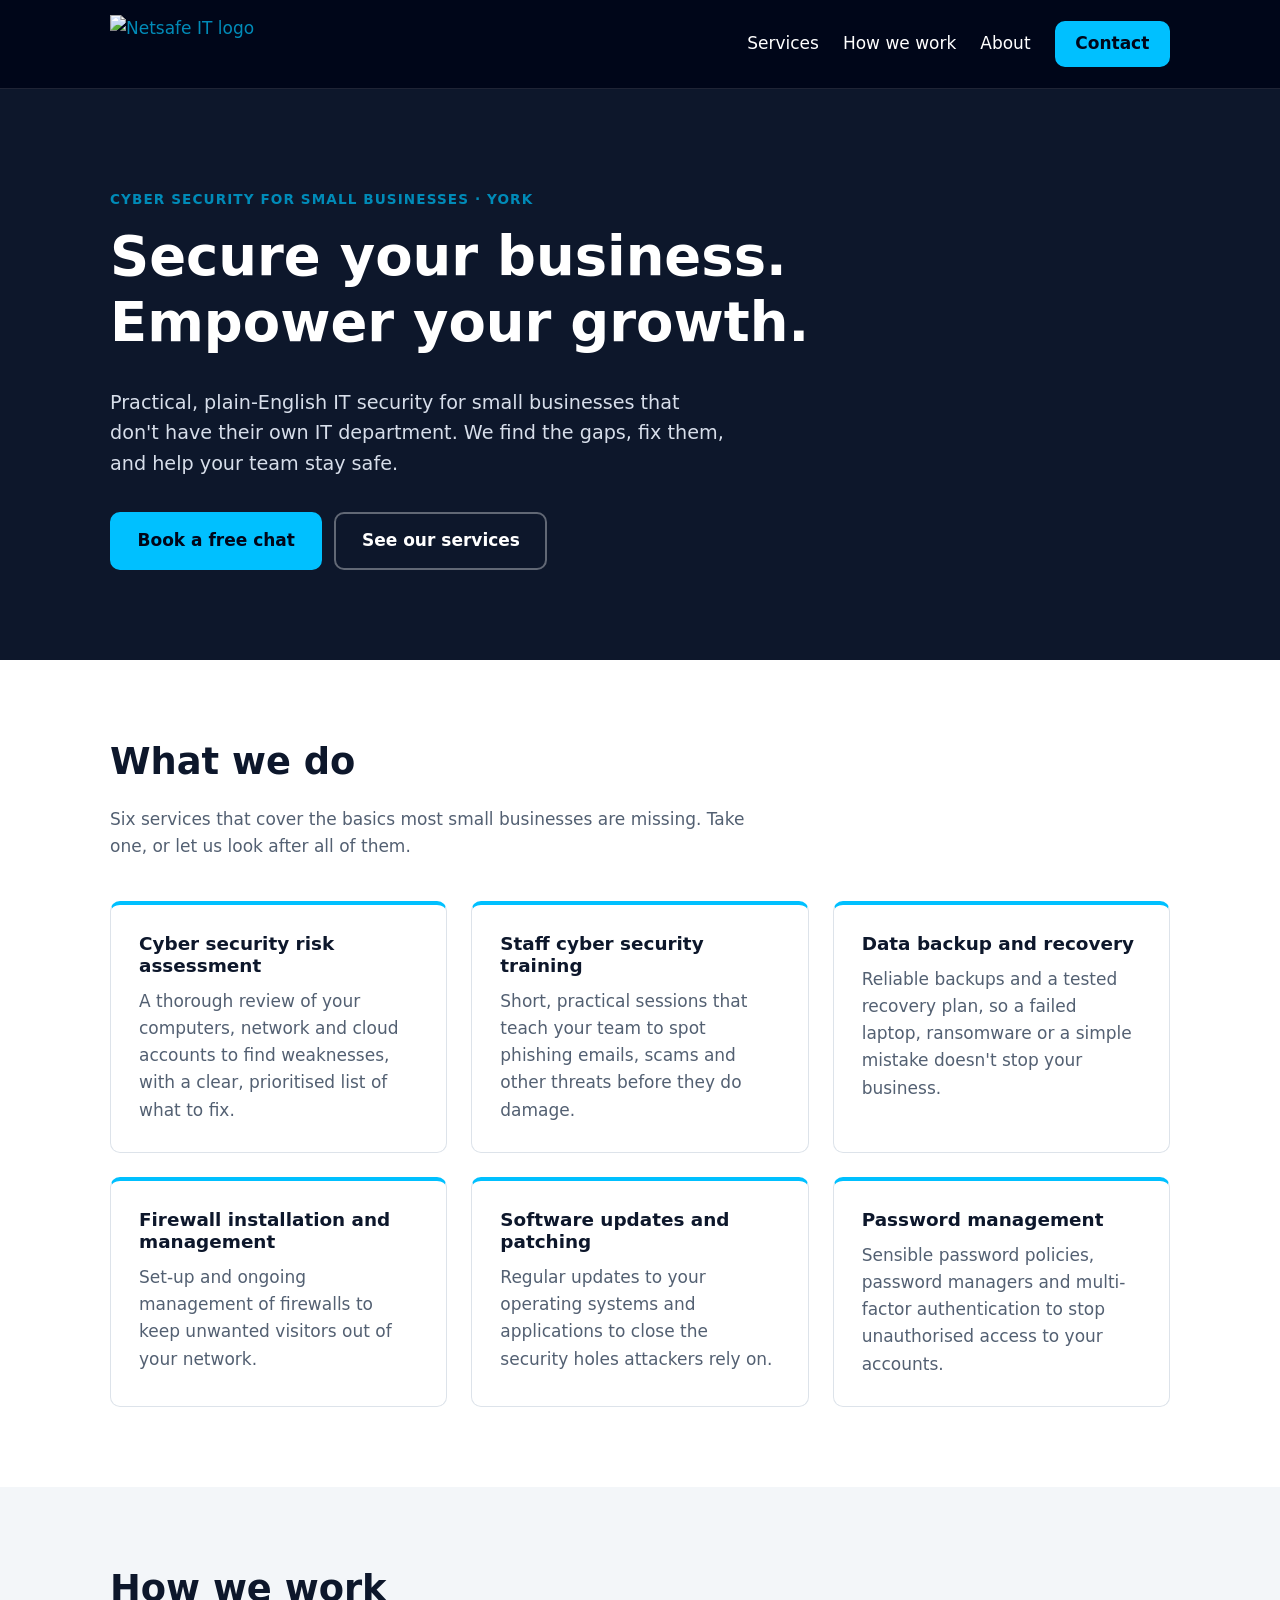
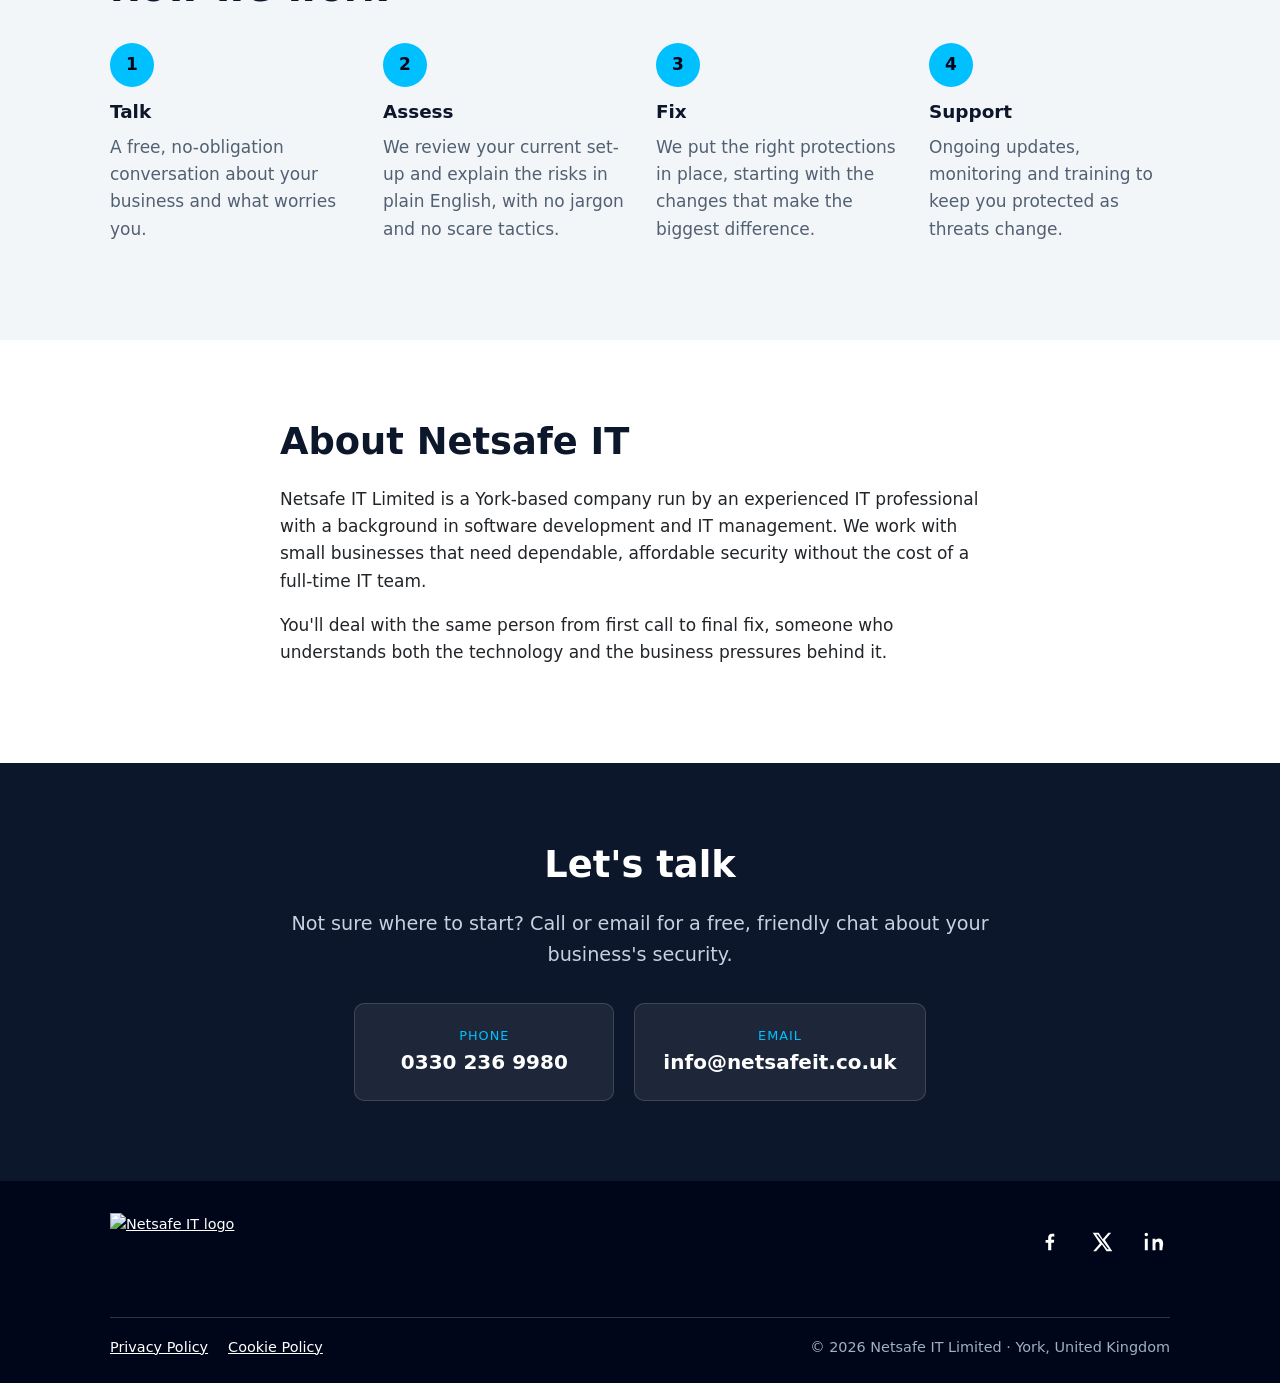
==== index.html @ 6b433b5b "Add logo, social links and policy links to header/footer Co-Authored-By: Claude Opus 5.5 <noreply@an" ====
<!DOCTYPE html>
<html lang="en-GB">
<head>
  <meta charset="utf-8">
  <meta name="viewport" content="width=device-width, initial-scale=1">
  <title>Netsafe IT | Practical Cyber Security for Small Businesses in York</title>
  <meta name="description" content="Netsafe IT Limited helps small businesses in York and Yorkshire stay secure: risk assessments, staff training, backups, firewalls, patching and password management.">
  <link rel="canonical" href="https://www.netsafeit.co.uk/">
  <link rel="icon" href="favicon.svg" type="image/svg+xml">
  <link rel="stylesheet" href="css/style.css">

  <!-- Social sharing preview (LinkedIn, Facebook, X) -->
  <meta property="og:title" content="Netsafe IT | Practical Cyber Security for Small Businesses">
  <meta property="og:description" content="Plain-English cyber security for small businesses in York and Yorkshire.">
  <meta property="og:url" content="https://www.netsafeit.co.uk/">
  <meta property="og:type" content="website">
</head>
<body>

  <!-- ===== Header and navigation ===== -->
  <header class="site-header">
    <div class="container header-inner">
      <a href="/" class="brand" aria-label="Netsafe IT home">
        <img src="https://cdn.soloist.ai/3174b171-d93b-45e2-96b5-c6a4806a0314/logo/0a8b847c-371e-4ec0-b52f-25ce814775d2.png" alt="Netsafe IT logo" width="496" height="190">
      </a>
      <nav aria-label="Main">
        <ul class="nav-links">
          <li><a href="#services">Services</a></li>
          <li><a href="#approach">How we work</a></li>
          <li><a href="#about">About</a></li>
          <li><a href="#contact" class="button button-small">Contact</a></li>
        </ul>
      </nav>
    </div>
  </header>

  <main id="top">

    <!-- ===== Hero: the first thing visitors see ===== -->
    <section class="hero">
      <div class="container">
        <p class="eyebrow">Cyber security for small businesses &middot; York</p>
        <h1>Secure your business.<br>Empower your growth.</h1>
        <p class="lead">
          Practical, plain-English IT security for small businesses that don't
          have their own IT department. We find the gaps, fix them, and help
          your team stay safe.
        </p>
        <div class="hero-actions">
          <a href="#contact" class="button">Book a free chat</a>
          <a href="#services" class="button button-ghost">See our services</a>
        </div>
      </div>
    </section>

    <!-- ===== Services ===== -->
    <section id="services" class="section">
      <div class="container">
        <h2>What we do</h2>
        <p class="section-intro">
          Six services that cover the basics most small businesses are missing.
          Take one, or let us look after all of them.
        </p>

        <div class="card-grid">
          <article class="card">
            <h3>Cyber security risk assessment</h3>
            <p>A thorough review of your computers, network and cloud accounts to
              find weaknesses, with a clear, prioritised list of what to fix.</p>
          </article>

          <article class="card">
            <h3>Staff cyber security training</h3>
            <p>Short, practical sessions that teach your team to spot phishing
              emails, scams and other threats before they do damage.</p>
          </article>

          <article class="card">
            <h3>Data backup and recovery</h3>
            <p>Reliable backups and a tested recovery plan, so a failed laptop,
              ransomware or a simple mistake doesn't stop your business.</p>
          </article>

          <article class="card">
            <h3>Firewall installation and management</h3>
            <p>Set-up and ongoing management of firewalls to keep unwanted
              visitors out of your network.</p>
          </article>

          <article class="card">
            <h3>Software updates and patching</h3>
            <p>Regular updates to your operating systems and applications to
              close the security holes attackers rely on.</p>
          </article>

          <article class="card">
            <h3>Password management</h3>
            <p>Sensible password policies, password managers and multi-factor
              authentication to stop unauthorised access to your accounts.</p>
          </article>
        </div>
      </div>
    </section>

    <!-- ===== How we work ===== -->
    <section id="approach" class="section section-alt">
      <div class="container">
        <h2>How we work</h2>
        <ol class="steps">
          <li>
            <h3>Talk</h3>
            <p>A free, no-obligation conversation about your business and what
              worries you.</p>
          </li>
          <li>
            <h3>Assess</h3>
            <p>We review your current set-up and explain the risks in plain
              English, with no jargon and no scare tactics.</p>
          </li>
          <li>
            <h3>Fix</h3>
            <p>We put the right protections in place, starting with the changes
              that make the biggest difference.</p>
          </li>
          <li>
            <h3>Support</h3>
            <p>Ongoing updates, monitoring and training to keep you protected as
              threats change.</p>
          </li>
        </ol>
      </div>
    </section>

    <!-- ===== About ===== -->
    <section id="about" class="section">
      <div class="container narrow">
        <h2>About Netsafe IT</h2>
        <p>
          Netsafe IT Limited is a York-based company run by an experienced IT
          professional with a background in software development and IT
          management. We work with small businesses that need dependable,
          affordable security without the cost of a full-time IT team.
        </p>
        <p>
          You'll deal with the same person from first call to final fix, someone
          who understands both the technology and the business pressures
          behind it.
        </p>
      </div>
    </section>

    <!-- ===== Contact ===== -->
    <section id="contact" class="section section-dark">
      <div class="container narrow center">
        <h2>Let's talk</h2>
        <p class="lead">
          Not sure where to start? Call or email for a free, friendly chat about
          your business's security.
        </p>
        <div class="contact-options">
          <a class="contact-option" href="tel:+443302369980">
            <span class="contact-label">Phone</span>
            <span class="contact-value">0330 236 9980</span>
          </a>
          <a class="contact-option" href="mailto:info@netsafeit.co.uk">
            <span class="contact-label">Email</span>
            <span class="contact-value">info@netsafeit.co.uk</span>
          </a>
        </div>
      </div>
    </section>

  </main>

  <!-- ===== Footer ===== -->
  <footer class="site-footer">
    <div class="container footer-inner">
      <div class="footer-primary">
        <a href="/" aria-label="Netsafe IT home">
          <img class="footer-logo" src="https://cdn.soloist.ai/3174b171-d93b-45e2-96b5-c6a4806a0314/logo/0a8b847c-371e-4ec0-b52f-25ce814775d2.png" alt="Netsafe IT logo" width="496" height="190">
        </a>
        <ul class="social-links" aria-label="Social media">
          <li><a href="https://facebook.com/netsafeit.uk/" aria-label="Facebook"><svg viewBox="0 0 24 24" aria-hidden="true"><path d="M13.4 21v-8.2h2.8l.4-3.2h-3.2V7.5c0-.9.3-1.6 1.6-1.6h1.7V3.1c-.3 0-1.3-.1-2.5-.1-2.5 0-4.2 1.5-4.2 4.3v2.4H7.2v3.2H10V21z"/></svg></a></li>
          <li><a href="https://x.com/netsafeituk/" aria-label="X"><svg viewBox="0 0 24 24" aria-hidden="true"><path d="M18.9 2H22l-6.8 7.8L23.2 22h-6.3L12 14.6 5.5 22H2.4l7.3-8.4L1.9 2h6.5l4.4 6.9L18.9 2zm-1.1 18h1.7L7.3 3.9H5.5z"/></svg></a></li>
          <li><a href="https://www.linkedin.com/company/netsafe-it-limited" aria-label="LinkedIn"><svg viewBox="0 0 24 24" aria-hidden="true"><path d="M5.2 8.4H2V21h3.2V8.4zM3.6 2a1.9 1.9 0 1 0 0 3.8 1.9 1.9 0 0 0 0-3.8zM22 13.8c0-3.8-2-5.6-4.7-5.6-2.2 0-3.1 1.2-3.7 2V8.4h-3.2V21h3.2v-6.2c0-1.6.3-3.2 2.3-3.2s2.1 1.9 2.1 3.3V21H21z"/></svg></a></li>
        </ul>
      </div>
      <div class="footer-bottom">
        <ul class="footer-links">
          <li><a href="https://netsafeit.co.uk/privacy-policy#article-1">Privacy Policy</a></li>
          <li><a href="https://netsafeit.co.uk/cookie-policy">Cookie Policy</a></li>
        </ul>
        <p>&copy; <span id="year">2026</span> Netsafe IT Limited &middot; York, United Kingdom</p>
      </div>
    </div>
  </footer>

  <!-- Keep the copyright year current without editing the page each January -->
  <script>
    document.getElementById("year").textContent = new Date().getFullYear();
  </script>
</body>
</html>
---- css/style.css ----
/* ==========================================================================
   Netsafe IT - site stylesheet
   Plain CSS, no frameworks. Colours are defined once as variables below,
   so the whole site's colour scheme can be changed in one place.
   ========================================================================== */

:root {
  --colour-navy: #0d172b;        /* headings, dark sections */
  --colour-navy-deep: #000619;   /* header and footer */
  --colour-accent: #00c0ff;      /* buttons and highlights */
  --colour-accent-dark: #008bb8; /* links and button hover */
  --colour-text: #212529;
  --colour-muted: #536072;
  --colour-background: #ffffff;
  --colour-background-alt: #f3f6f9;
  --colour-border: #dde3ea;

  --font-body: system-ui, -apple-system, "Segoe UI", Roboto, Arial, sans-serif;
  --radius: 10px;
  --max-width: 1100px;
}

/* ----- Basic reset and typography ----- */

*,
*::before,
*::after {
  box-sizing: border-box;
}

html {
  scroll-behavior: smooth;
  scroll-padding-top: 80px; /* stop the sticky header covering section titles */
}

body {
  margin: 0;
  font-family: var(--font-body);
  font-size: 1.0625rem;
  line-height: 1.6;
  color: var(--colour-text);
  background: var(--colour-background);
}

h1, h2, h3 {
  color: var(--colour-navy);
  line-height: 1.2;
  margin: 0 0 0.6em;
}

h1 { font-size: clamp(2.1rem, 5vw, 3.4rem); }
h2 { font-size: clamp(1.7rem, 3.5vw, 2.3rem); }
h3 { font-size: 1.15rem; }

p { margin: 0 0 1em; }

a { color: var(--colour-accent-dark); }

img { max-width: 100%; height: auto; }

/* ----- Layout helpers ----- */

.container {
  width: 100%;
  max-width: var(--max-width);
  margin: 0 auto;
  padding: 0 20px;
}

.narrow { max-width: 760px; }
.center { text-align: center; }

.section { padding: 80px 0; }
.section-alt { background: var(--colour-background-alt); }

.section-intro {
  color: var(--colour-muted);
  max-width: 640px;
  margin-bottom: 2.5rem;
}

.lead { font-size: 1.2rem; color: var(--colour-muted); }

/* ----- Buttons ----- */

.button {
  display: inline-block;
  padding: 0.8em 1.5em;
  border-radius: var(--radius);
  background: var(--colour-accent);
  color: var(--colour-navy-deep);
  font-weight: 600;
  text-decoration: none;
  border: 2px solid var(--colour-accent);
  transition: background 0.15s, border-color 0.15s;
}

.button:hover,
.button:focus-visible {
  background: var(--colour-accent-dark);
  border-color: var(--colour-accent-dark);
}

.button-ghost {
  background: transparent;
  color: #fff;
  border-color: rgba(255, 255, 255, 0.35);
}

.button-ghost:hover,
.button-ghost:focus-visible {
  background: rgba(255, 255, 255, 0.1);
  border-color: #fff;
}

.button-small { padding: 0.45em 1.1em; }

/* ----- Header ----- */

.site-header {
  position: sticky;
  top: 0;
  z-index: 10;
  background: var(--colour-navy-deep);
  border-bottom: 1px solid rgba(255, 255, 255, 0.12);
}

.header-inner {
  display: flex;
  align-items: center;
  justify-content: space-between;
  min-height: 88px;
  gap: 16px;
}

.brand {
  display: flex;
  align-items: center;
  text-decoration: none;
}

.brand img { display: block; width: 150px; height: auto; }

.nav-links {
  display: flex;
  align-items: center;
  gap: 24px;
  list-style: none;
  margin: 0;
  padding: 0;
}

.nav-links a:not(.button) {
  color: #fff;
  text-decoration: none;
  font-weight: 500;
}

.nav-links a:not(.button):hover { color: var(--colour-accent); }

/* ----- Hero ----- */

.hero {
  padding: 100px 0 90px;
  background: var(--colour-navy);
  color: #fff;
}

.hero h1 { color: #fff; }

.eyebrow {
  text-transform: uppercase;
  letter-spacing: 0.08em;
  font-size: 0.85rem;
  font-weight: 700;
  color: var(--colour-accent-dark);
}

.hero .lead { max-width: 620px; color: #d7deea; }

.hero-actions {
  display: flex;
  flex-wrap: wrap;
  gap: 12px;
  margin-top: 2rem;
}

/* ----- Service cards ----- */

.card-grid {
  display: grid;
  grid-template-columns: repeat(auto-fill, minmax(290px, 1fr));
  gap: 24px;
}

.card {
  padding: 28px;
  border: 1px solid var(--colour-border);
  border-radius: var(--radius);
  border-top: 4px solid var(--colour-accent);
  background: #fff;
}

.card p { color: var(--colour-muted); margin: 0; }

/* ----- "How we work" numbered steps ----- */

.steps {
  display: grid;
  grid-template-columns: repeat(auto-fit, minmax(220px, 1fr));
  gap: 32px;
  list-style: none;
  padding: 0;
  margin: 2rem 0 0;
  counter-reset: step;
}

.steps li { counter-increment: step; }

/* Draws the large step number above each heading */
.steps li::before {
  content: counter(step);
  display: grid;
  place-items: center;
  width: 44px;
  height: 44px;
  margin-bottom: 14px;
  border-radius: 50%;
  background: var(--colour-accent);
  color: var(--colour-navy-deep);
  font-weight: 700;
}

.steps p { color: var(--colour-muted); }

/* ----- Contact (dark section) ----- */

.section-dark {
  background: var(--colour-navy);
  color: #fff;
}

.section-dark h2 { color: #fff; }
.section-dark .lead { color: #c5d2e0; }

.contact-options {
  display: flex;
  flex-wrap: wrap;
  justify-content: center;
  gap: 20px;
  margin-top: 2rem;
}

.contact-option {
  display: flex;
  flex-direction: column;
  min-width: 260px;
  padding: 22px 28px;
  border-radius: var(--radius);
  background: rgba(255, 255, 255, 0.07);
  border: 1px solid rgba(255, 255, 255, 0.15);
  color: #fff;
  text-decoration: none;
  transition: background 0.15s;
}

.contact-option:hover,
.contact-option:focus-visible { background: rgba(255, 255, 255, 0.14); }

.contact-label {
  font-size: 0.8rem;
  text-transform: uppercase;
  letter-spacing: 0.08em;
  color: var(--colour-accent);
}

.contact-value {
  font-size: 1.25rem;
  font-weight: 600;
  overflow-wrap: anywhere;
}

/* ----- Footer ----- */

.site-footer {
  background: var(--colour-navy-deep);
  color: #9fb0c3;
  font-size: 0.9rem;
  padding: 32px 0 24px;
}

.site-footer a { color: #fff; }

.footer-inner {
  display: grid;
  gap: 24px;
}

.footer-primary,
.footer-bottom {
  display: flex;
  align-items: center;
  justify-content: space-between;
  flex-wrap: wrap;
  gap: 18px 28px;
}

.footer-primary { padding-bottom: 22px; }

.footer-logo { display: block; width: 150px; height: auto; }

.social-links,
.footer-links {
  display: flex;
  align-items: center;
  flex-wrap: wrap;
  gap: 20px;
  list-style: none;
  margin: 0;
  padding: 0;
}

.social-links a {
  display: grid;
  place-items: center;
  width: 32px;
  height: 32px;
  color: #fff;
}

.social-links a:hover,
.social-links a:focus-visible { color: var(--colour-accent); }

.social-links svg { width: 22px; height: 22px; fill: currentColor; }

.footer-bottom {
  border-top: 1px solid rgba(255, 255, 255, 0.18);
  padding-top: 18px;
}

.footer-bottom p { margin: 0; }

/* ----- Error page ----- */

.error-page {
  min-height: 60vh;
  display: grid;
  place-items: center;
  text-align: center;
}

/* ----- Small screens (phones) ----- */

@media (max-width: 640px) {
  .nav-links { gap: 14px; font-size: 0.95rem; }
  .header-inner { min-height: 76px; }
  .brand img { width: 124px; }
  /* Hide the text links on very small screens; keep the Contact button */
  .nav-links li:not(:last-child) { display: none; }
  .section { padding: 56px 0; }
  .hero { padding: 64px 0 56px; }
  .contact-option { min-width: 0; width: 100%; }
  .footer-primary,
  .footer-bottom { justify-content: center; text-align: center; }
  .footer-links { justify-content: center; }
}
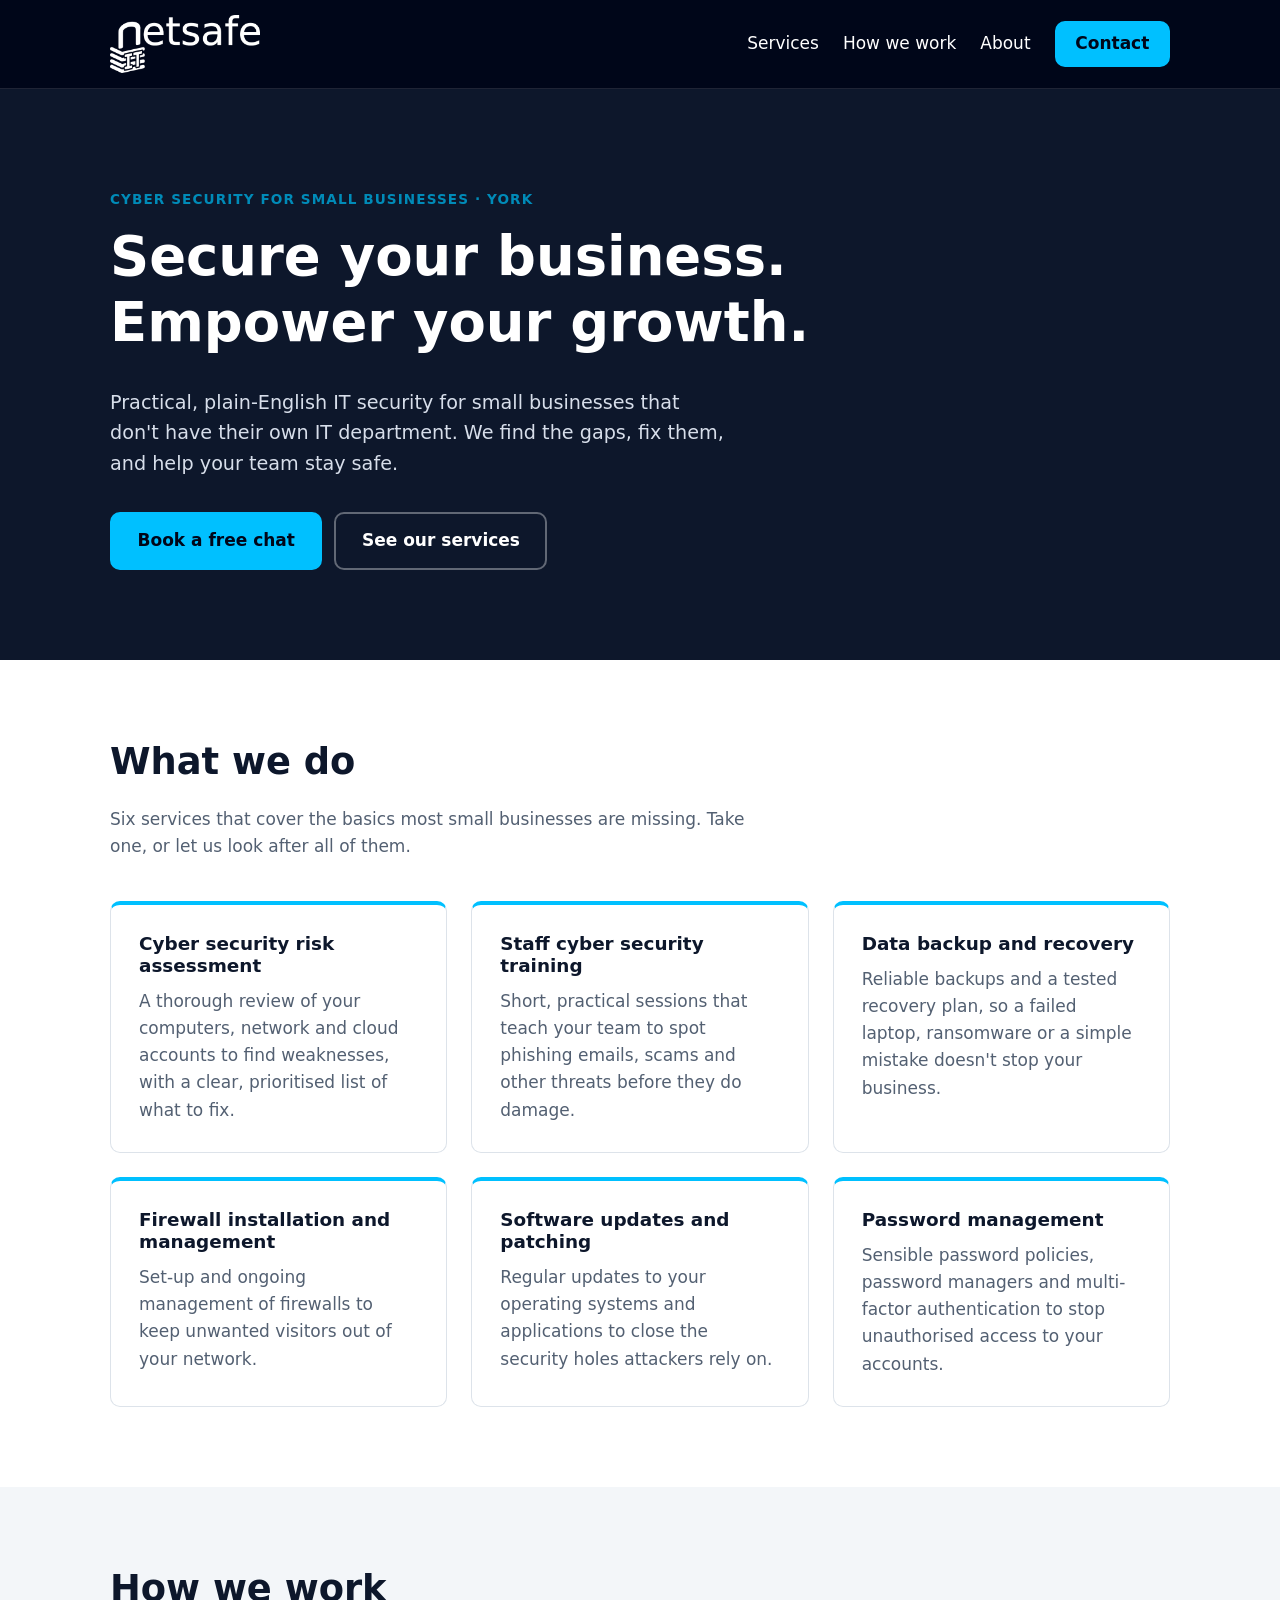
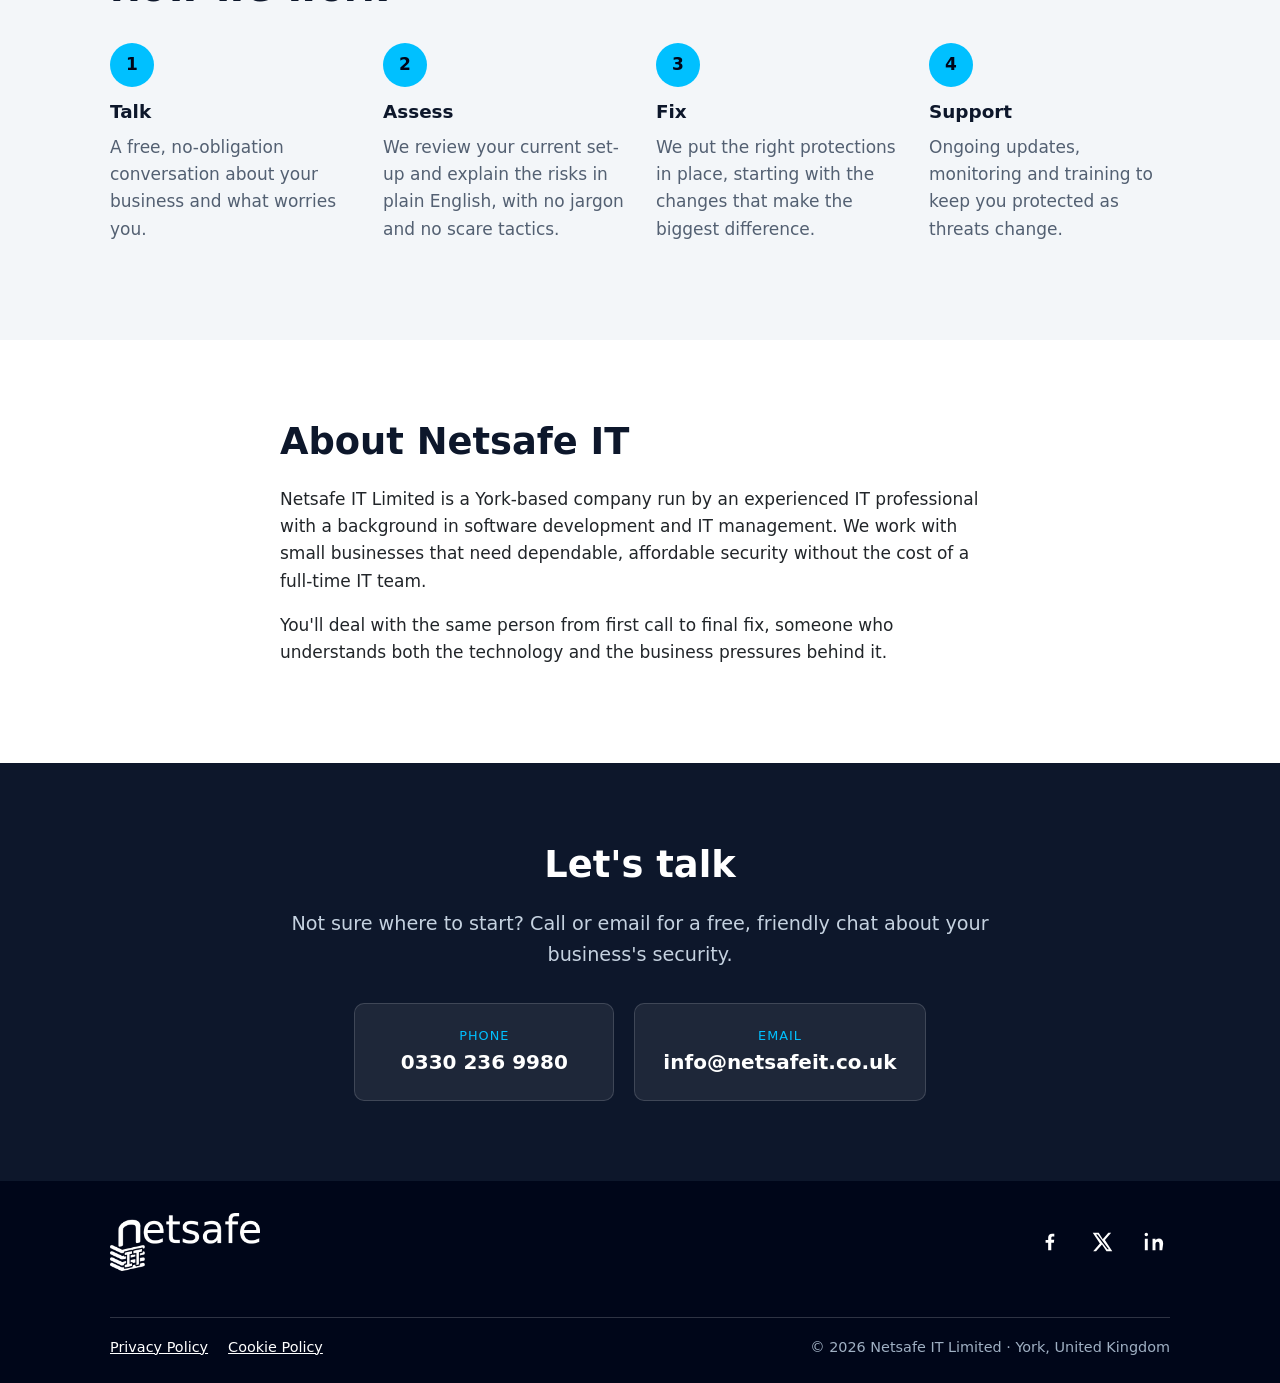
==== commit 12f2fa48: "Host logo locally instead of on soloist.ai; add check for soloist.ai dependencies Co-Authored-By: Cl" ====
--- a/index.html
+++ b/index.html
@@ -21,7 +21,7 @@
   <header class="site-header">
     <div class="container header-inner">
       <a href="/" class="brand" aria-label="Netsafe IT home">
-        <img src="https://cdn.soloist.ai/3174b171-d93b-45e2-96b5-c6a4806a0314/logo/0a8b847c-371e-4ec0-b52f-25ce814775d2.png" alt="Netsafe IT logo" width="496" height="190">
+        <img src="images/logo.png" alt="Netsafe IT logo" width="496" height="190">
       </a>
       <nav aria-label="Main">
         <ul class="nav-links">
@@ -177,7 +177,7 @@
     <div class="container footer-inner">
       <div class="footer-primary">
         <a href="/" aria-label="Netsafe IT home">
-          <img class="footer-logo" src="https://cdn.soloist.ai/3174b171-d93b-45e2-96b5-c6a4806a0314/logo/0a8b847c-371e-4ec0-b52f-25ce814775d2.png" alt="Netsafe IT logo" width="496" height="190">
+          <img class="footer-logo" src="images/logo.png" alt="Netsafe IT logo" width="496" height="190">
         </a>
         <ul class="social-links" aria-label="Social media">
           <li><a href="https://facebook.com/netsafeit.uk/" aria-label="Facebook"><svg viewBox="0 0 24 24" aria-hidden="true"><path d="M13.4 21v-8.2h2.8l.4-3.2h-3.2V7.5c0-.9.3-1.6 1.6-1.6h1.7V3.1c-.3 0-1.3-.1-2.5-.1-2.5 0-4.2 1.5-4.2 4.3v2.4H7.2v3.2H10V21z"/></svg></a></li>
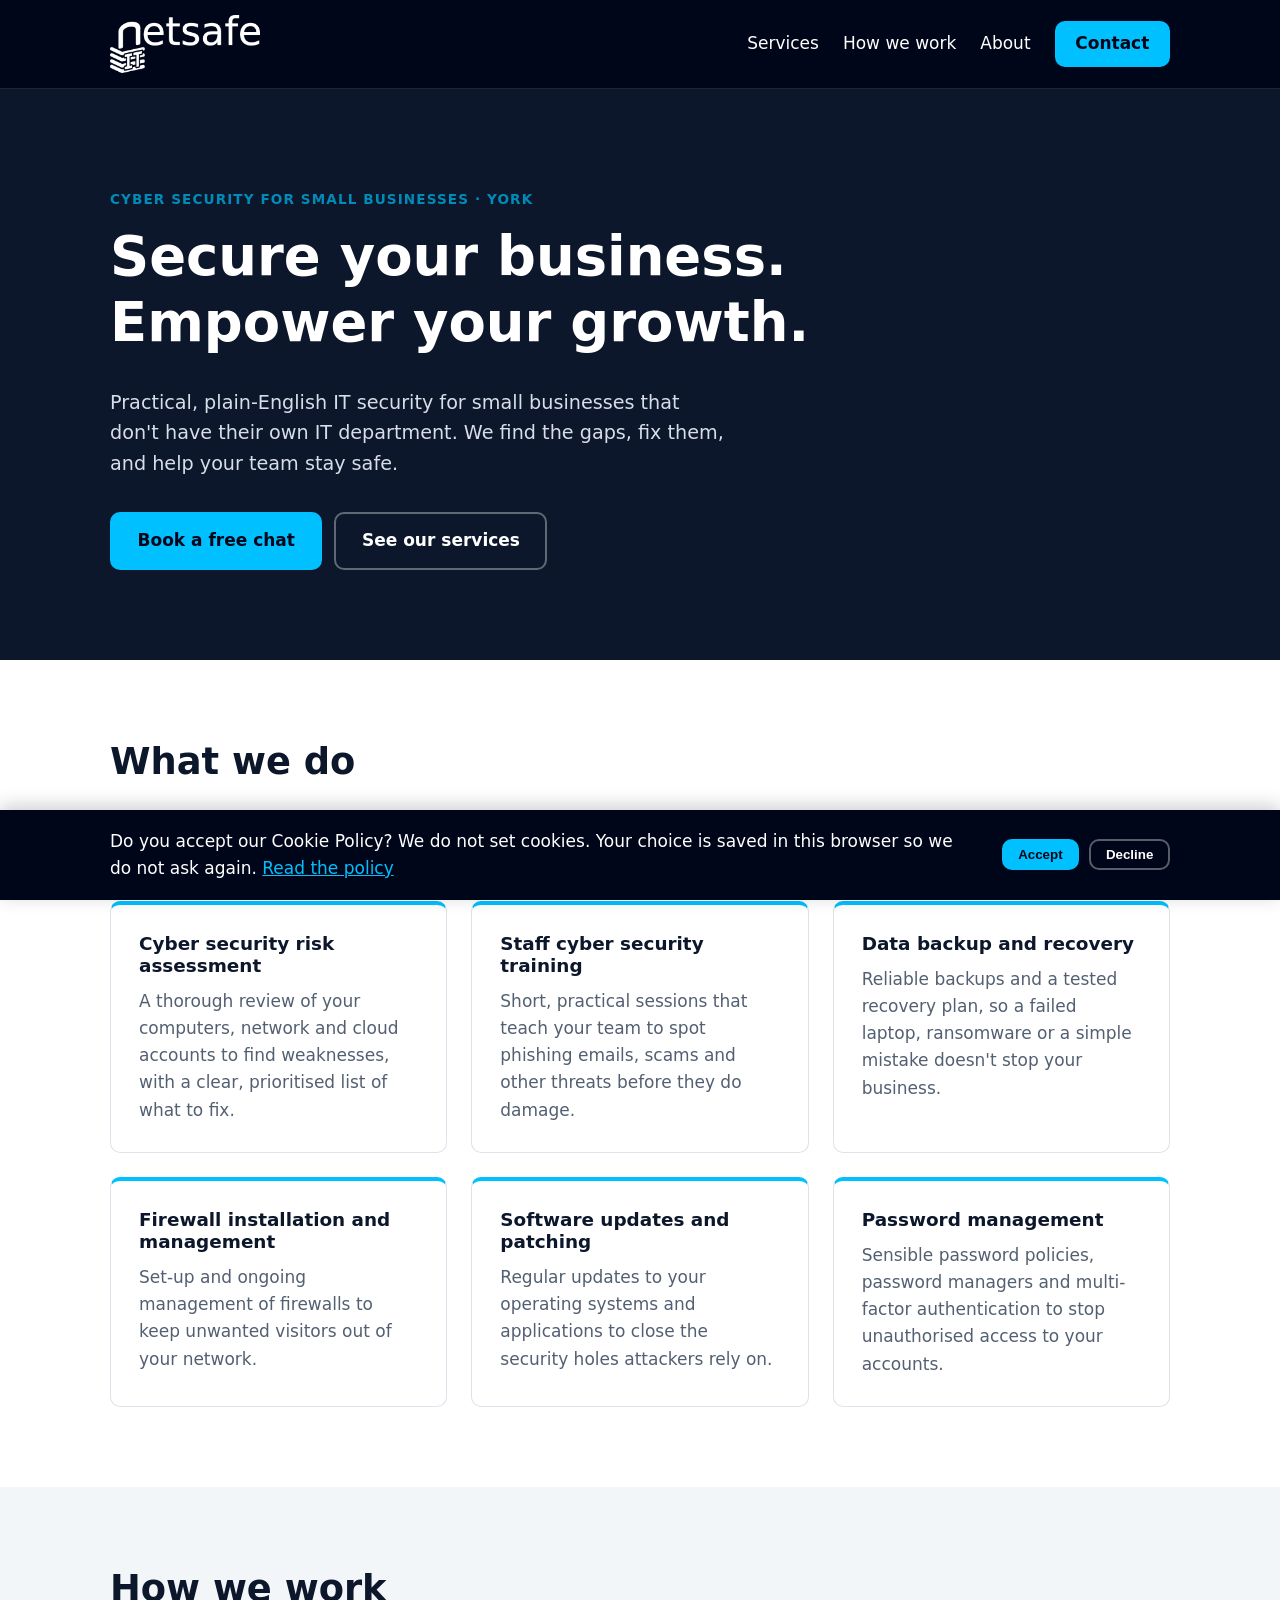
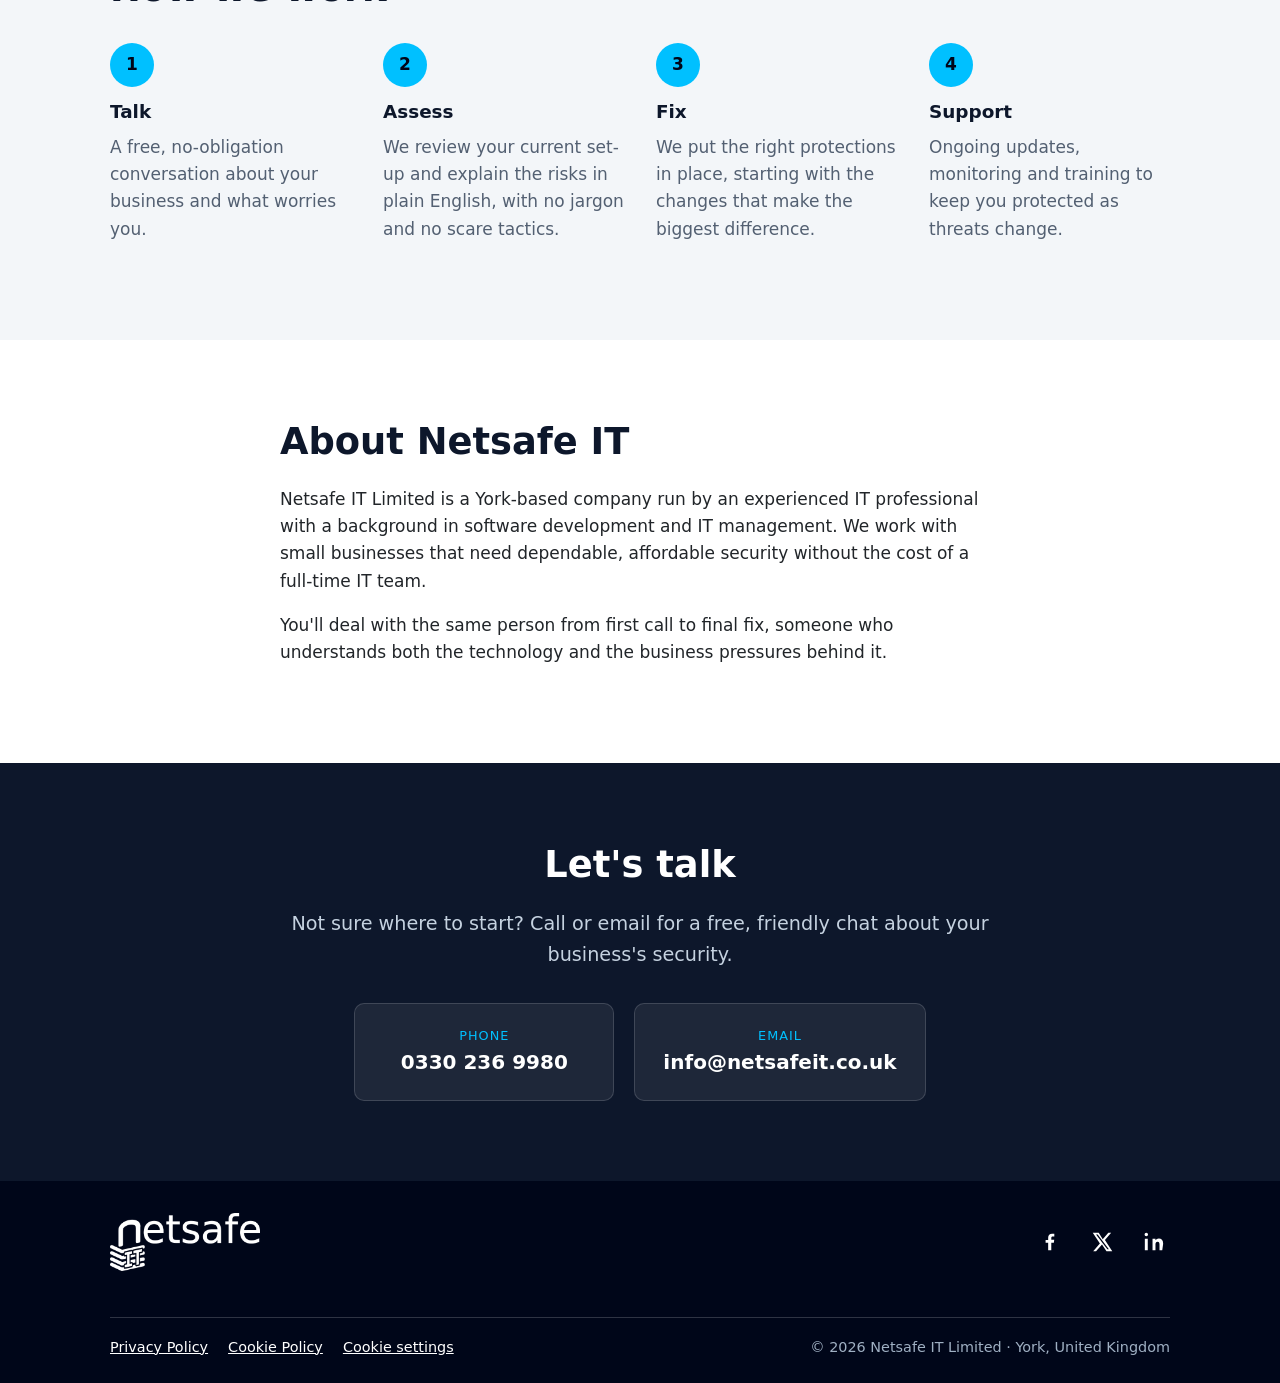
==== commit d4f5642f: "Add cookie policy consent notice" ====
--- a/index.html
+++ b/index.html
@@ -5,14 +5,15 @@
   <meta name="viewport" content="width=device-width, initial-scale=1">
   <title>Netsafe IT | Practical Cyber Security for Small Businesses in York</title>
   <meta name="description" content="Netsafe IT Limited helps small businesses in York and Yorkshire stay secure: risk assessments, staff training, backups, firewalls, patching and password management.">
-  <link rel="canonical" href="https://www.netsafeit.co.uk/">
+  <link rel="canonical" href="https://netsafeituk.github.io/">
   <link rel="icon" href="favicon.svg" type="image/svg+xml">
   <link rel="stylesheet" href="css/style.css">
+  <script src="/js/cookie-consent.js" defer></script>
 
   <!-- Social sharing preview (LinkedIn, Facebook, X) -->
   <meta property="og:title" content="Netsafe IT | Practical Cyber Security for Small Businesses">
   <meta property="og:description" content="Plain-English cyber security for small businesses in York and Yorkshire.">
-  <meta property="og:url" content="https://www.netsafeit.co.uk/">
+  <meta property="og:url" content="https://netsafeituk.github.io/">
   <meta property="og:type" content="website">
 </head>
 <body>
@@ -187,8 +188,8 @@
       </div>
       <div class="footer-bottom">
         <ul class="footer-links">
-          <li><a href="https://netsafeit.co.uk/privacy-policy#article-1">Privacy Policy</a></li>
-          <li><a href="https://netsafeit.co.uk/cookie-policy">Cookie Policy</a></li>
+          <li><a href="/privacy-policy.html">Privacy Policy</a></li>
+          <li><a href="/cookie-policy.html">Cookie Policy</a></li>
         </ul>
         <p>&copy; <span id="year">2026</span> Netsafe IT Limited &middot; York, United Kingdom</p>
       </div>
--- a/css/style.css
+++ b/css/style.css
@@ -347,6 +347,58 @@
   display: grid;
   place-items: center;
   text-align: center;
+}
+
+/* ----- Policy pages (privacy, cookies) ----- */
+
+.policy h1 { font-size: clamp(1.9rem, 4vw, 2.6rem); margin-bottom: 0.2em; }
+
+.policy h2 {
+  font-size: 1.3rem;
+  margin-top: 2em;
+}
+
+.policy-updated {
+  color: var(--colour-muted);
+  font-size: 0.95rem;
+  margin-bottom: 2em;
+}
+
+.policy ul { padding-left: 1.3em; margin: 0 0 1em; }
+.policy li { margin-bottom: 0.4em; }
+
+/* ----- Cookie policy notice ----- */
+
+.cookie-notice {
+  position: fixed;
+  z-index: 20;
+  right: 0;
+  bottom: 0;
+  left: 0;
+  background: var(--colour-navy-deep);
+  color: #fff;
+  box-shadow: 0 -4px 18px rgba(0, 6, 25, 0.2);
+}
+
+.cookie-notice[hidden] { display: none; }
+
+.cookie-notice-inner {
+  display: flex;
+  align-items: center;
+  justify-content: space-between;
+  gap: 24px;
+  max-width: var(--max-width);
+  margin: 0 auto;
+  padding: 18px 20px;
+}
+
+.cookie-notice p { margin: 0; }
+.cookie-notice a { color: var(--colour-accent); }
+
+.cookie-notice-actions {
+  display: flex;
+  flex: 0 0 auto;
+  gap: 10px;
 }
 
 /* ----- Small screens (phones) ----- */
@@ -363,4 +415,6 @@
   .footer-primary,
   .footer-bottom { justify-content: center; text-align: center; }
   .footer-links { justify-content: center; }
-}
+  .cookie-notice-inner { align-items: stretch; flex-direction: column; gap: 14px; }
+  .cookie-notice-actions { justify-content: flex-end; }
+}
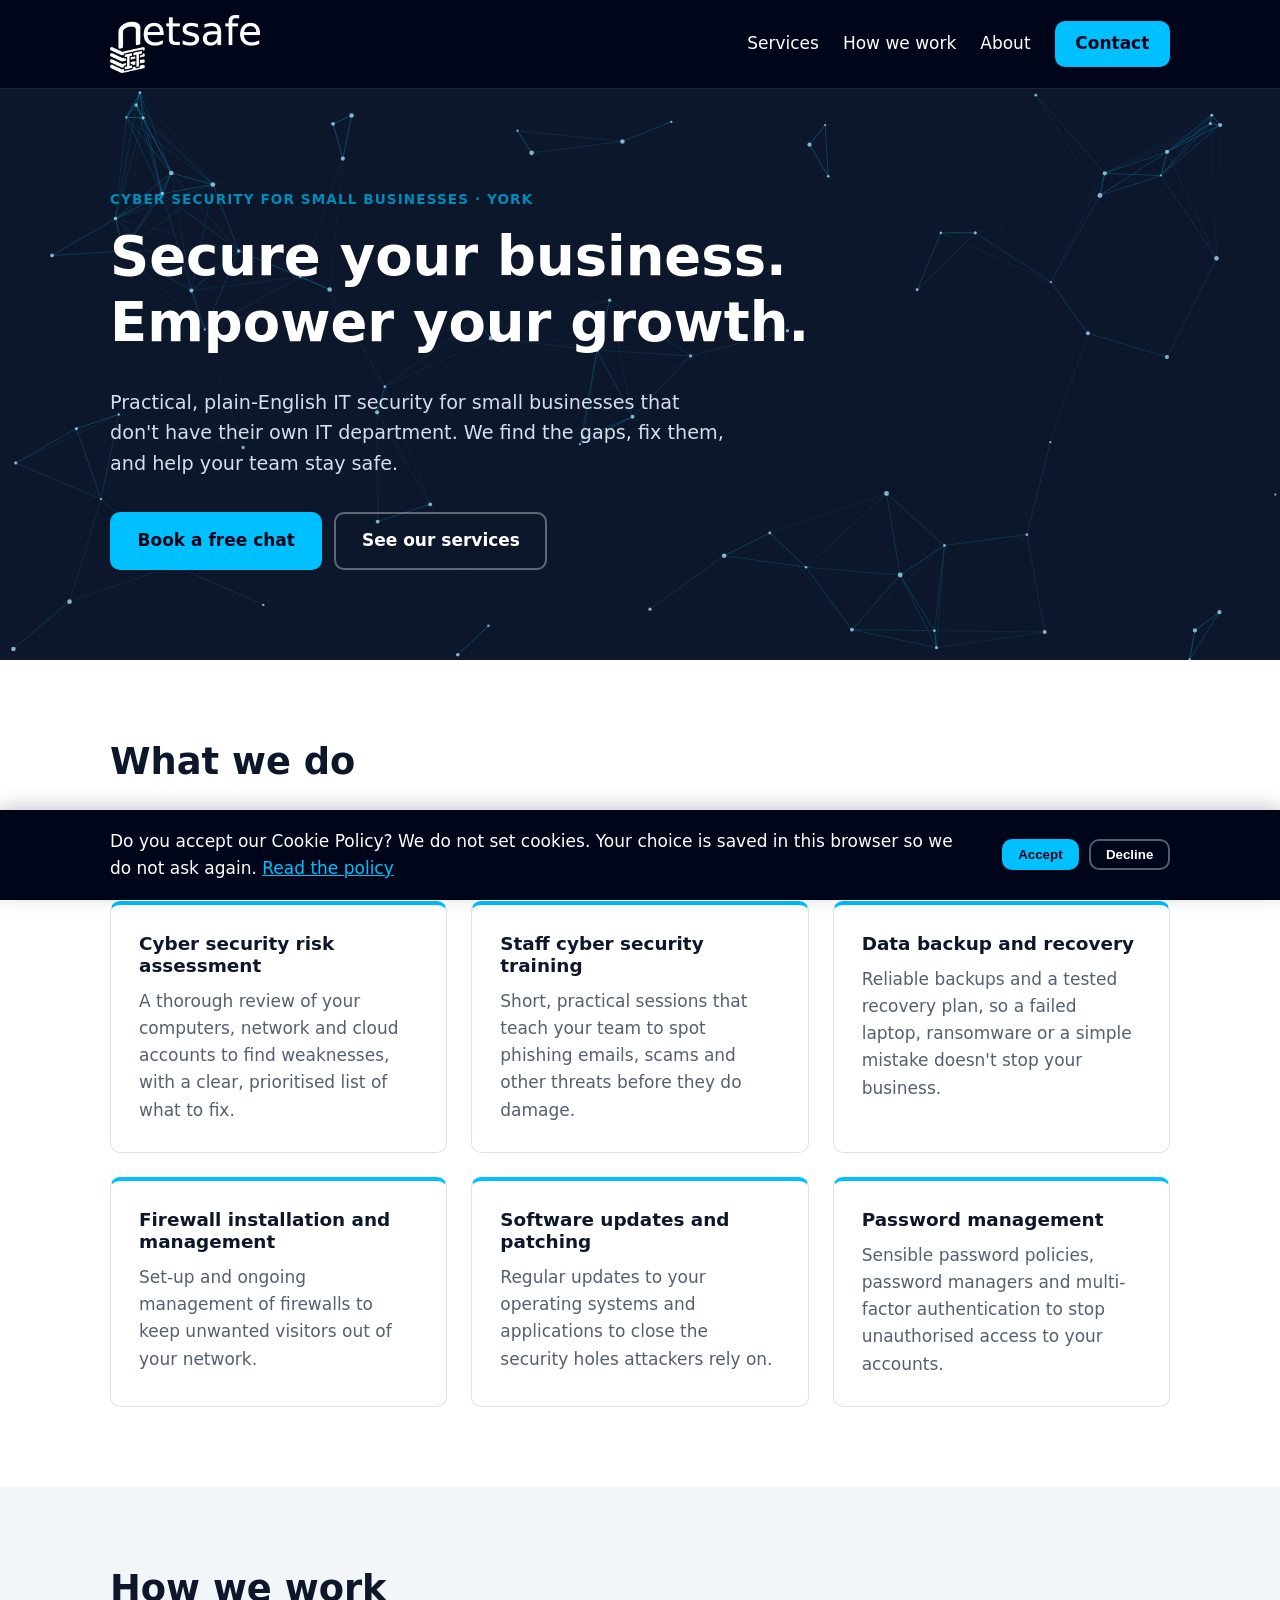
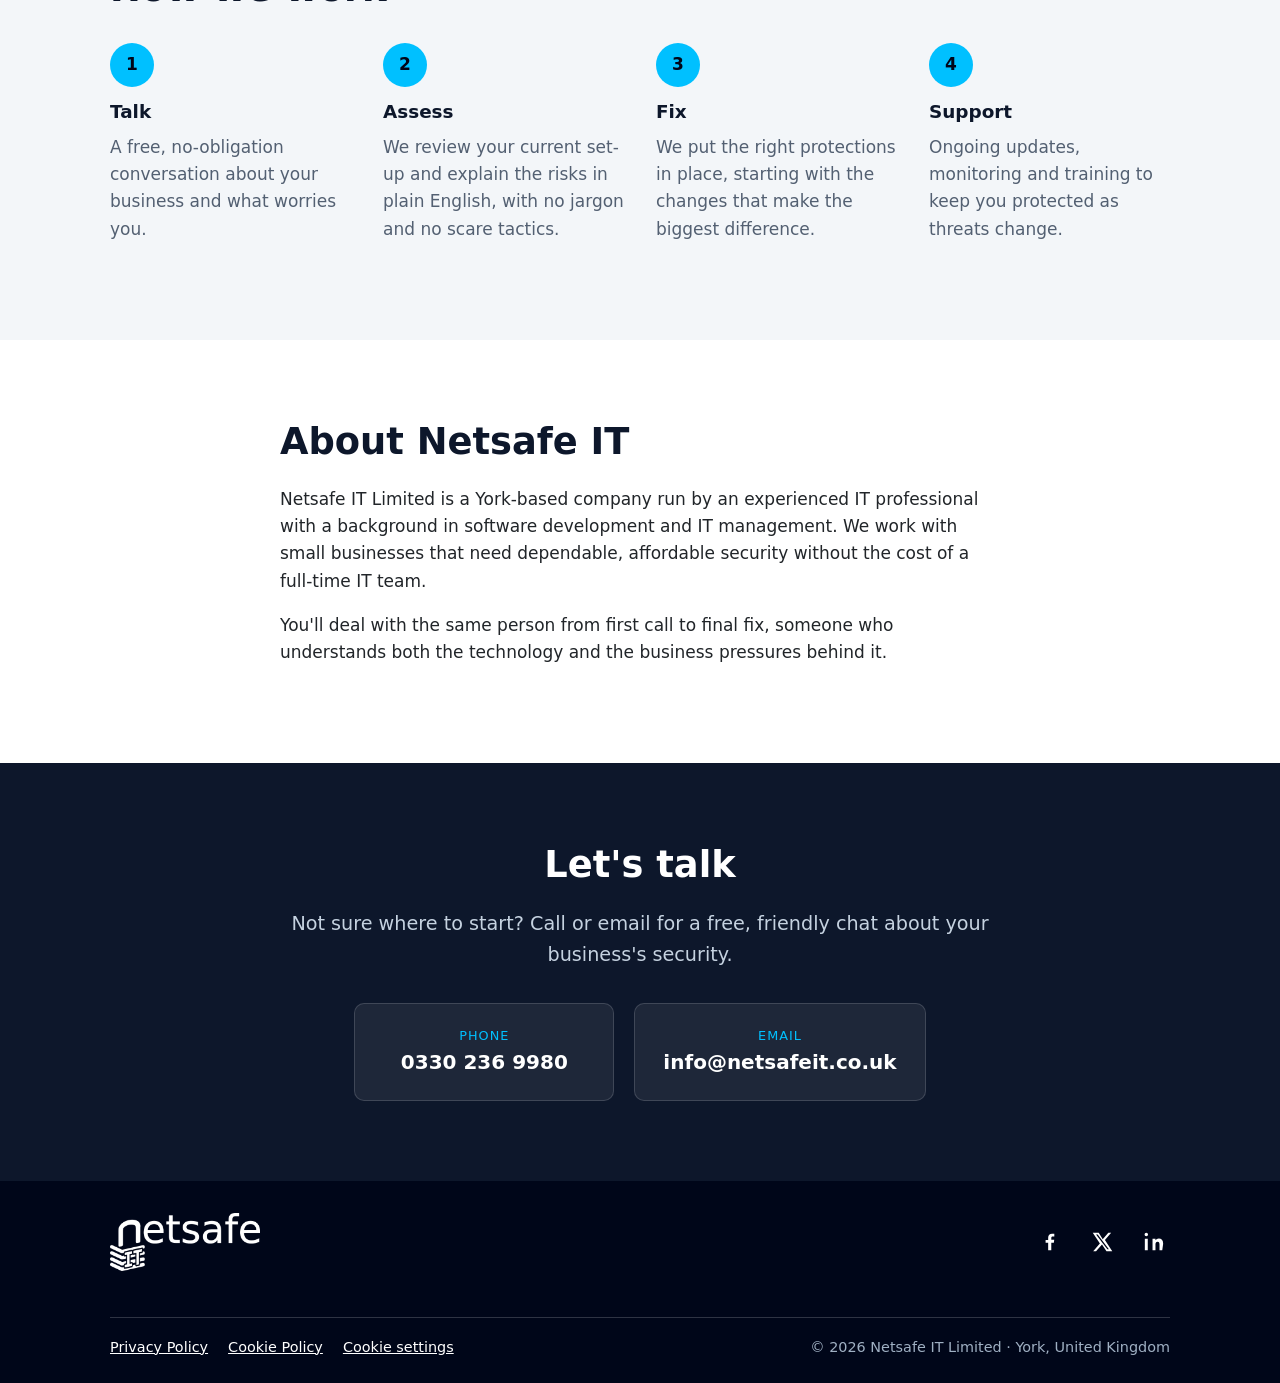
==== commit e3ef8a89: "Add animated particle network to homepage hero" ====
--- a/index.html
+++ b/index.html
@@ -5,15 +5,16 @@
   <meta name="viewport" content="width=device-width, initial-scale=1">
   <title>Netsafe IT | Practical Cyber Security for Small Businesses in York</title>
   <meta name="description" content="Netsafe IT Limited helps small businesses in York and Yorkshire stay secure: risk assessments, staff training, backups, firewalls, patching and password management.">
-  <link rel="canonical" href="https://netsafeituk.github.io/">
+  <link rel="canonical" href="https://netsafeit.co.uk/">
   <link rel="icon" href="favicon.svg" type="image/svg+xml">
   <link rel="stylesheet" href="css/style.css">
   <script src="/js/cookie-consent.js" defer></script>
+  <script src="/js/particle-network.js" defer></script>
 
   <!-- Social sharing preview (LinkedIn, Facebook, X) -->
   <meta property="og:title" content="Netsafe IT | Practical Cyber Security for Small Businesses">
   <meta property="og:description" content="Plain-English cyber security for small businesses in York and Yorkshire.">
-  <meta property="og:url" content="https://netsafeituk.github.io/">
+  <meta property="og:url" content="https://netsafeit.co.uk/">
   <meta property="og:type" content="website">
 </head>
 <body>
@@ -39,6 +40,7 @@
 
     <!-- ===== Hero: the first thing visitors see ===== -->
     <section class="hero">
+      <canvas class="hero-network" aria-hidden="true"></canvas>
       <div class="container">
         <p class="eyebrow">Cyber security for small businesses &middot; York</p>
         <h1>Secure your business.<br>Empower your growth.</h1>
--- a/css/style.css
+++ b/css/style.css
@@ -161,9 +161,21 @@
 /* ----- Hero ----- */
 
 .hero {
+  position: relative;
+  isolation: isolate;
+  overflow: hidden;
   padding: 100px 0 90px;
   background: var(--colour-navy);
   color: #fff;
+}
+
+.hero-network {
+  position: absolute;
+  inset: 0;
+  z-index: -1;
+  width: 100%;
+  height: 100%;
+  pointer-events: none;
 }
 
 .hero h1 { color: #fff; }
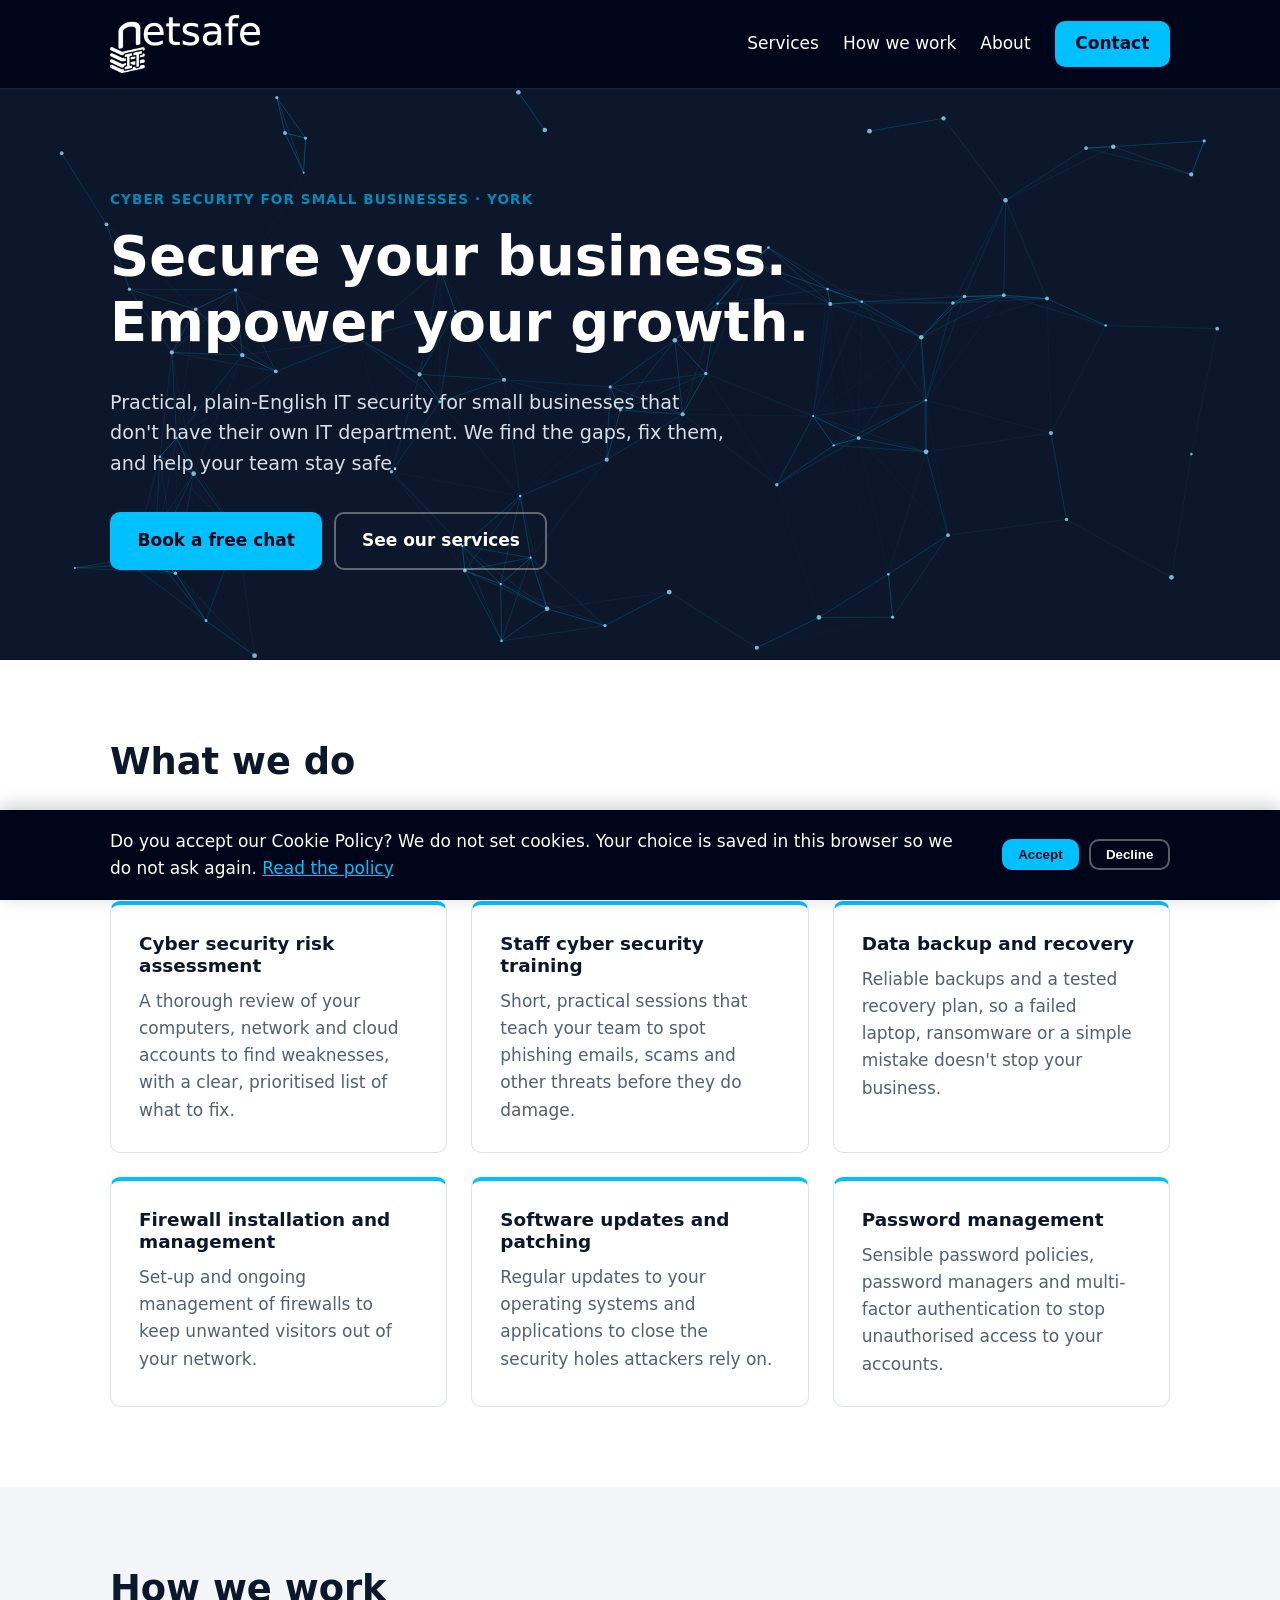
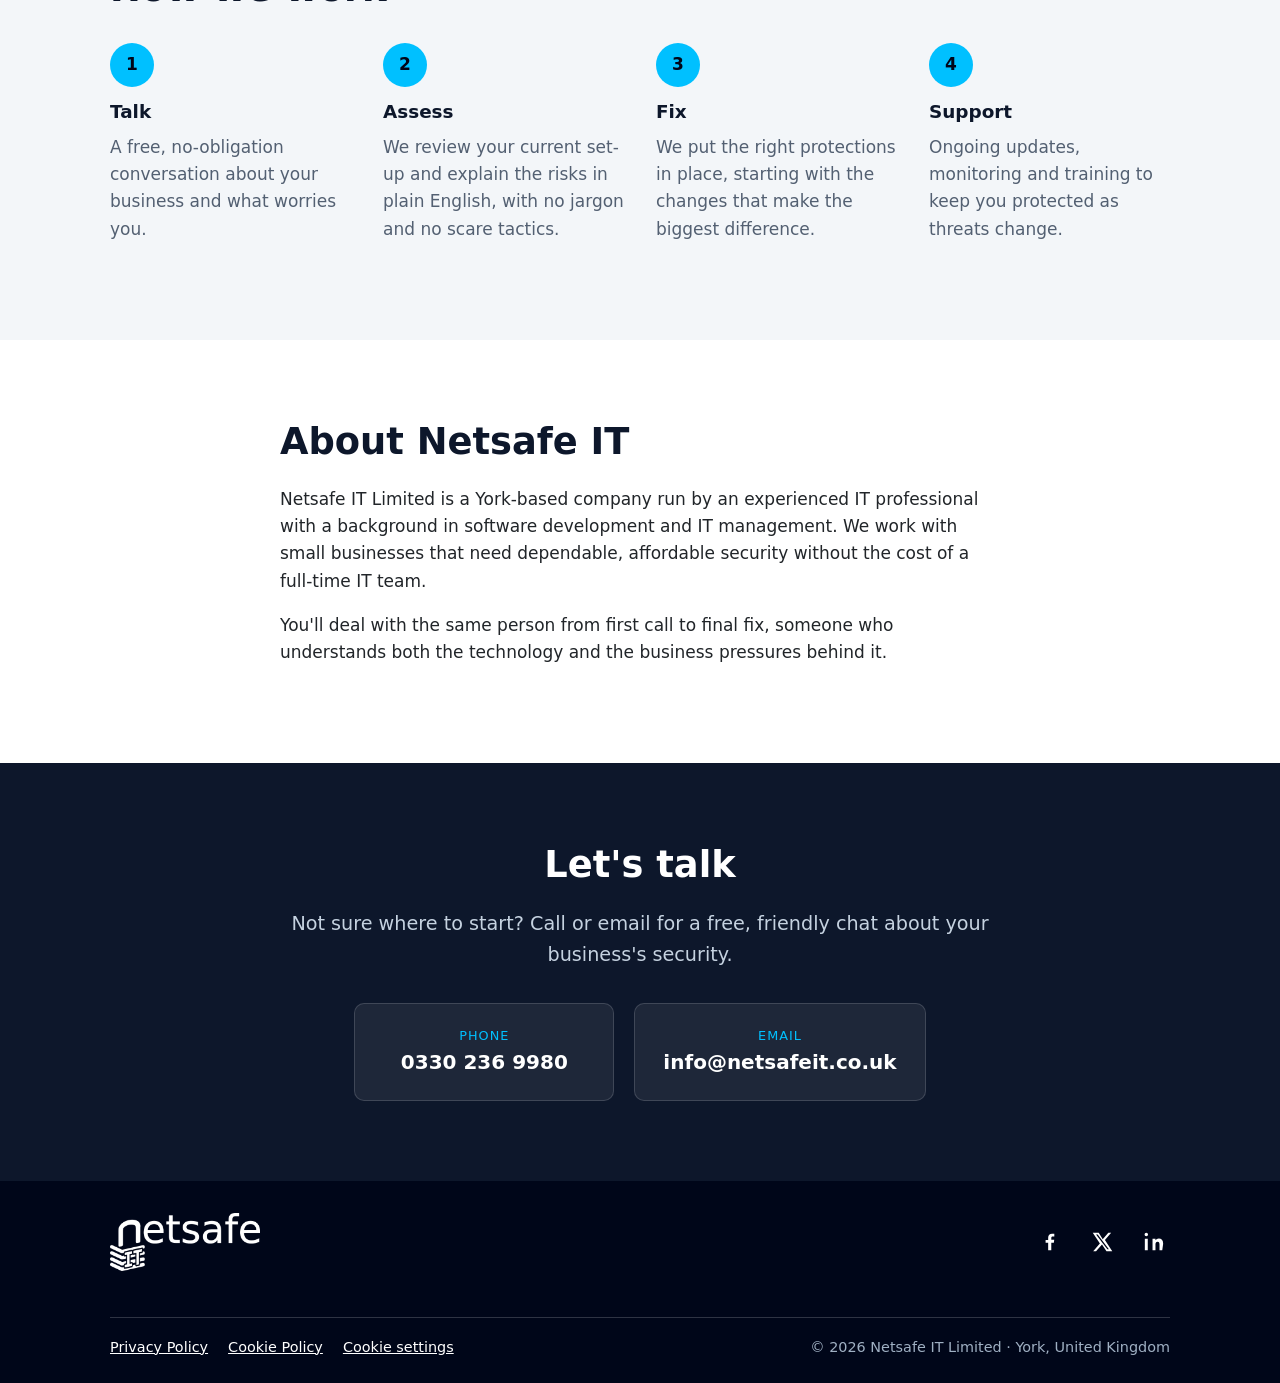
==== commit ce2ac958: "Fix hero particle network layering" ====
--- a/index.html
+++ b/index.html
@@ -7,7 +7,7 @@
   <meta name="description" content="Netsafe IT Limited helps small businesses in York and Yorkshire stay secure: risk assessments, staff training, backups, firewalls, patching and password management.">
   <link rel="canonical" href="https://netsafeit.co.uk/">
   <link rel="icon" href="favicon.svg" type="image/svg+xml">
-  <link rel="stylesheet" href="css/style.css">
+  <link rel="stylesheet" href="css/style.css?v=2">
   <script src="/js/cookie-consent.js" defer></script>
   <script src="/js/particle-network.js" defer></script>
 
--- a/css/style.css
+++ b/css/style.css
@@ -172,10 +172,15 @@
 .hero-network {
   position: absolute;
   inset: 0;
-  z-index: -1;
+  z-index: 0;
   width: 100%;
   height: 100%;
   pointer-events: none;
+}
+
+.hero > .container {
+  position: relative;
+  z-index: 1;
 }
 
 .hero h1 { color: #fff; }
